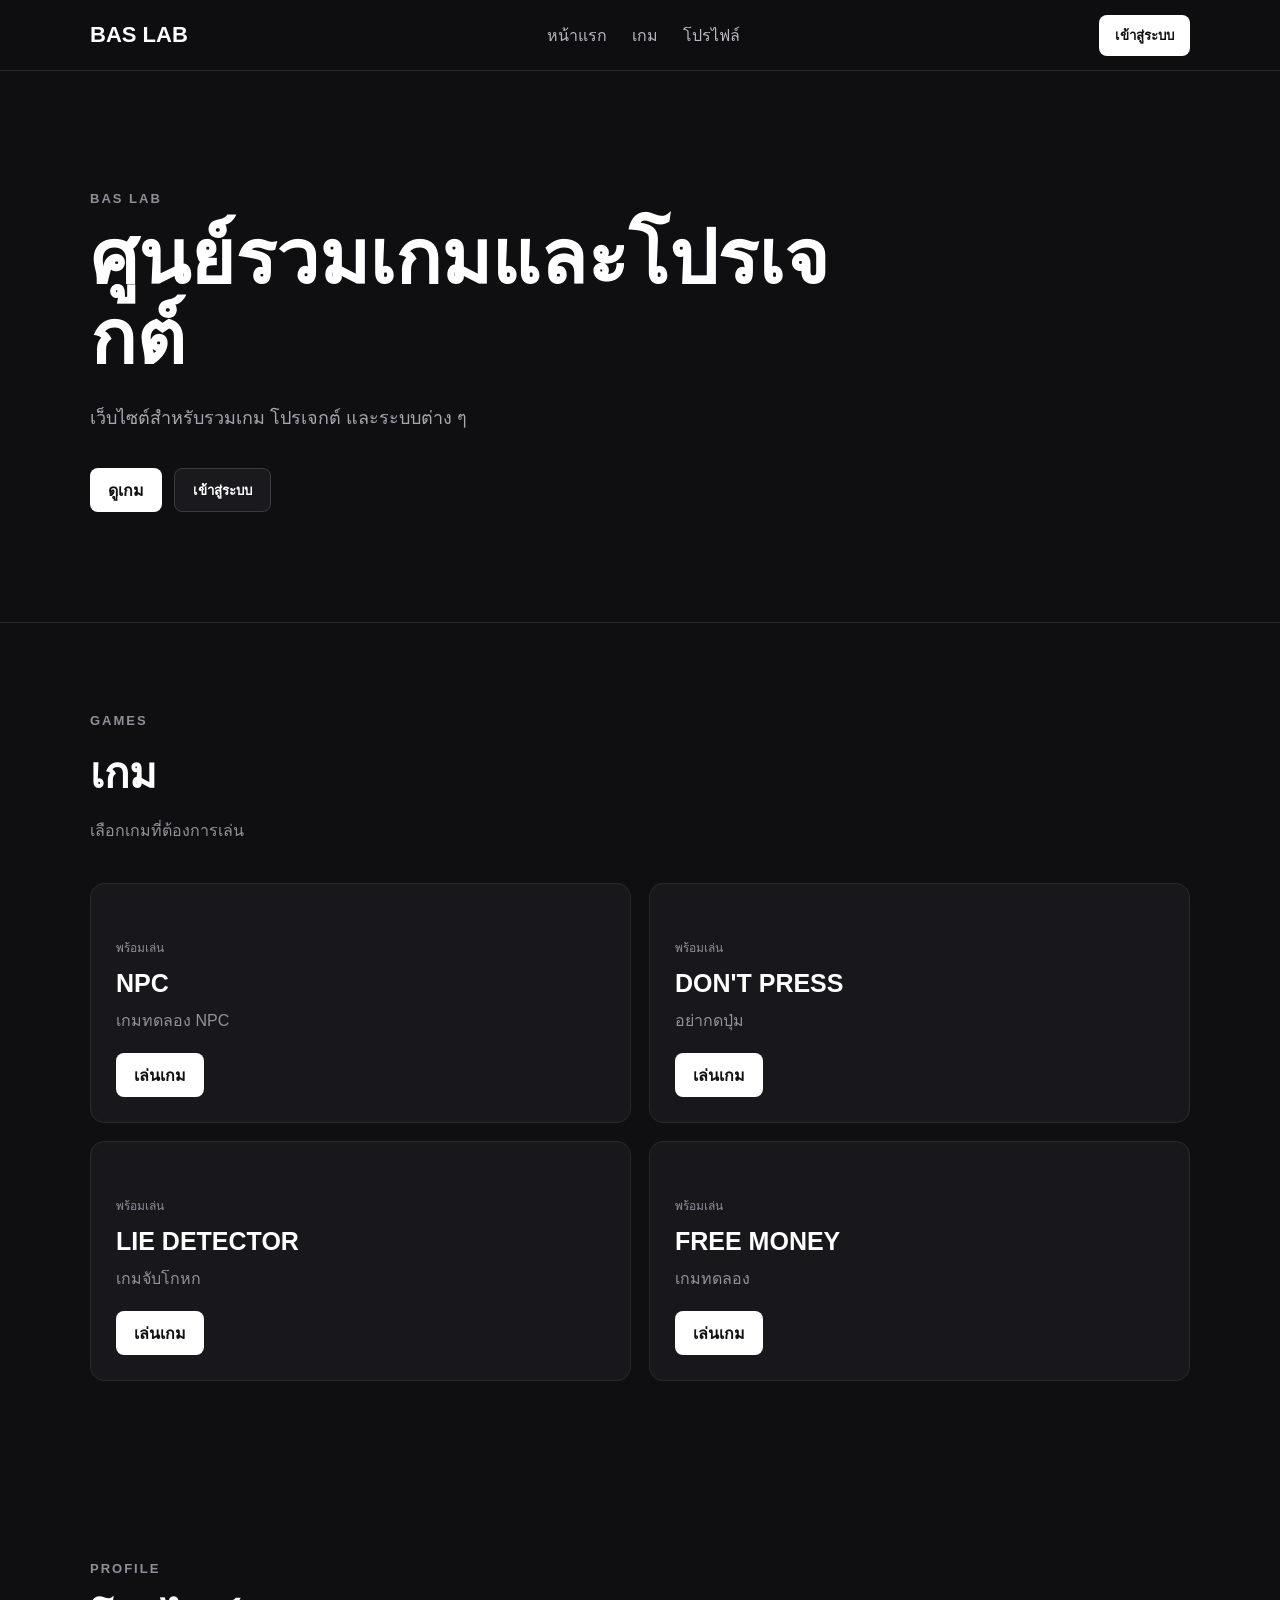
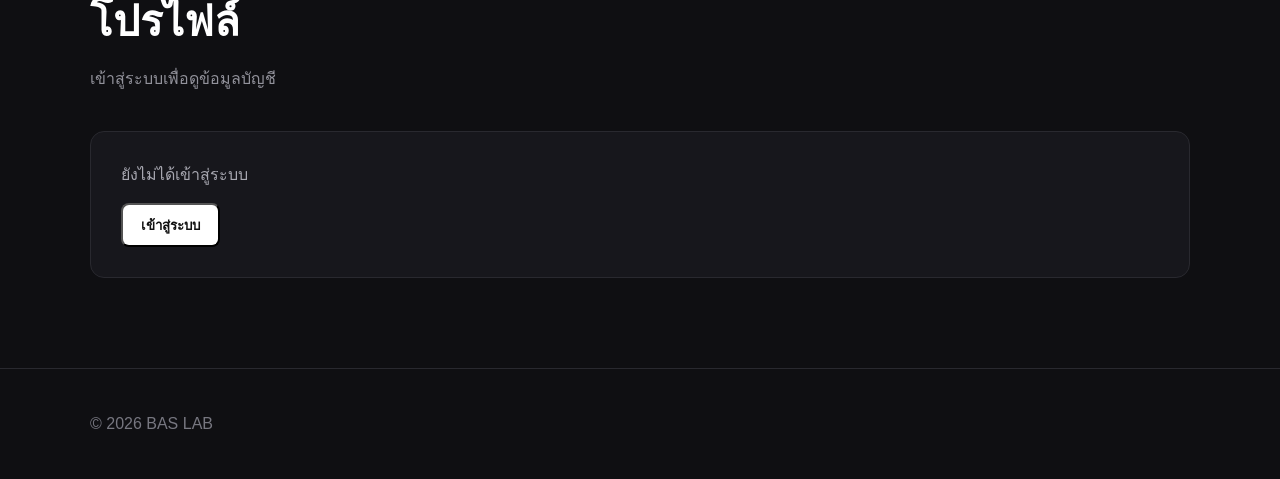
==== web/index.html @ a318776b "Initial project structure" ====
<!DOCTYPE html>
<html lang="th">
<head>
    <meta charset="UTF-8">
    <meta name="viewport" content="width=device-width, initial-scale=1.0">

    <title>BAS LAB</title>

    <link rel="stylesheet" href="css/style.css">
</head>

<body>

    <!-- Header -->
    <header class="site-header">
        <div class="container header-inner">

            <a href="#" class="logo">
                BAS LAB
            </a>

            <nav class="main-nav">
                <a href="#home">หน้าแรก</a>
                <a href="#games">เกม</a>
                <a href="#profile">โปรไฟล์</a>
            </nav>

            <div class="header-actions">
                <button id="loginBtn" type="button">
                    เข้าสู่ระบบ
                </button>
            </div>

        </div>
    </header>


    <!-- Main -->
    <main>

        <!-- Home -->
        <section id="home" class="hero">
            <div class="container">

                <p class="hero-label">
                    BAS LAB
                </p>

                <h1>
                    ศูนย์รวมเกมและโปรเจกต์
                </h1>

                <p class="hero-description">
                    เว็บไซต์สำหรับรวมเกม โปรเจกต์ และระบบต่าง ๆ
                </p>

                <div class="hero-actions">
                    <a href="#games" class="button primary">
                        ดูเกม
                    </a>

                    <button id="loginHeroBtn" class="button secondary" type="button">
                        เข้าสู่ระบบ
                    </button>
                </div>

            </div>
        </section>


        <!-- Games -->
        <section id="games" class="section">
            <div class="container">

                <div class="section-heading">
                    <p class="section-label">
                        GAMES
                    </p>

                    <h2>
                        เกม
                    </h2>

                    <p>
                        เลือกเกมที่ต้องการเล่น
                    </p>
                </div>


                <div class="game-grid">

                    <article class="game-card">
                        <div class="game-card-content">
                            <span class="game-status">
                                พร้อมเล่น
                            </span>

                            <h3>
                                NPC
                            </h3>

                            <p>
                                เกมทดลอง NPC
                            </p>

                            <a href="../games/npc/index.html" class="button primary">
                                เล่นเกม
                            </a>
                        </div>
                    </article>


                    <article class="game-card">
                        <div class="game-card-content">
                            <span class="game-status">
                                พร้อมเล่น
                            </span>

                            <h3>
                                DON'T PRESS
                            </h3>

                            <p>
                                อย่ากดปุ่ม
                            </p>

                            <a href="../games/dont-press/index.html" class="button primary">
                                เล่นเกม
                            </a>
                        </div>
                    </article>


                    <article class="game-card">
                        <div class="game-card-content">
                            <span class="game-status">
                                พร้อมเล่น
                            </span>

                            <h3>
                                LIE DETECTOR
                            </h3>

                            <p>
                                เกมจับโกหก
                            </p>

                            <a href="../games/lie-detector/index.html" class="button primary">
                                เล่นเกม
                            </a>
                        </div>
                    </article>


                    <article class="game-card">
                        <div class="game-card-content">
                            <span class="game-status">
                                พร้อมเล่น
                            </span>

                            <h3>
                                FREE MONEY
                            </h3>

                            <p>
                                เกมทดลอง
                            </p>

                            <a href="../games/free-money/index.html" class="button primary">
                                เล่นเกม
                            </a>
                        </div>
                    </article>

                </div>

            </div>
        </section>


        <!-- Profile -->
        <section id="profile" class="section profile-section">
            <div class="container">

                <div class="section-heading">
                    <p class="section-label">
                        PROFILE
                    </p>

                    <h2>
                        โปรไฟล์
                    </h2>

                    <p>
                        เข้าสู่ระบบเพื่อดูข้อมูลบัญชี
                    </p>
                </div>

                <div class="profile-box">
                    <p id="profileStatus">
                        ยังไม่ได้เข้าสู่ระบบ
                    </p>

                    <button id="profileLoginBtn" class="button primary" type="button">
                        เข้าสู่ระบบ
                    </button>
                </div>

            </div>
        </section>

    </main>


    <!-- Footer -->
    <footer class="site-footer">
        <div class="container">
            <p>
                © 2026 BAS LAB
            </p>
        </div>
    </footer>


    <script src="js/app.js"></script>

</body>
</html>
---- web/css/style.css ----
* {
    box-sizing: border-box;
}

html {
    scroll-behavior: smooth;
}

body {
    margin: 0;
    font-family: Arial, sans-serif;
    background: #0f0f12;
    color: #ffffff;
}

a {
    color: inherit;
    text-decoration: none;
}

button,
a {
    -webkit-tap-highlight-color: transparent;
}

.container {
    width: min(1100px, calc(100% - 40px));
    margin: 0 auto;
}


/* Header */

.site-header {
    position: sticky;
    top: 0;
    z-index: 100;

    background: rgba(15, 15, 18, 0.95);
    border-bottom: 1px solid #29292f;
}

.header-inner {
    min-height: 70px;

    display: flex;
    align-items: center;
    justify-content: space-between;

    gap: 30px;
}

.logo {
    font-size: 22px;
    font-weight: 800;
}

.main-nav {
    display: flex;
    align-items: center;
    gap: 25px;
}

.main-nav a {
    color: #b8b8c0;
}

.main-nav a:hover {
    color: #ffffff;
}

.header-actions button {
    border: 0;
    border-radius: 8px;

    padding: 10px 16px;

    background: #ffffff;
    color: #111111;

    font-weight: 700;
    cursor: pointer;
}


/* Hero */

.hero {
    padding: 120px 0 110px;

    border-bottom: 1px solid #29292f;
}

.hero-label,
.section-label {
    margin: 0 0 12px;

    font-size: 13px;
    font-weight: 800;
    letter-spacing: 2px;

    color: #8f8f99;
}

.hero h1 {
    max-width: 750px;

    margin: 0;

    font-size: clamp(42px, 7vw, 76px);
    line-height: 1.05;
}

.hero-description {
    max-width: 600px;

    margin: 25px 0 0;

    color: #a7a7b0;
    font-size: 18px;
    line-height: 1.7;
}

.hero-actions {
    display: flex;
    flex-wrap: wrap;
    gap: 12px;

    margin-top: 35px;
}


/* Buttons */

.button {
    display: inline-flex;
    align-items: center;
    justify-content: center;

    min-height: 44px;

    padding: 0 18px;

    border-radius: 8px;

    font-weight: 700;

    cursor: pointer;
}

.button.primary {
    background: #ffffff;
    color: #111111;
}

.button.secondary {
    border: 1px solid #3a3a43;

    background: #19191e;
    color: #ffffff;
}


/* Sections */

.section {
    padding: 90px 0;
}

.section-heading {
    margin-bottom: 40px;
}

.section-heading h2 {
    margin: 0;

    font-size: 42px;
}

.section-heading > p:last-child {
    margin-top: 12px;
    color: #92929b;
}


/* Games */

.game-grid {
    display: grid;

    grid-template-columns: repeat(2, minmax(0, 1fr));

    gap: 18px;
}

.game-card {
    min-height: 240px;

    display: flex;
    align-items: flex-end;

    border: 1px solid #29292f;
    border-radius: 14px;

    background: #17171c;
}

.game-card-content {
    width: 100%;
    padding: 25px;
}

.game-status {
    display: inline-block;

    margin-bottom: 12px;

    font-size: 12px;
    color: #8f8f99;
}

.game-card h3 {
    margin: 0;

    font-size: 25px;
}

.game-card p {
    margin: 10px 0 20px;

    color: #92929b;
}


/* Profile */

.profile-box {
    padding: 30px;

    border: 1px solid #29292f;
    border-radius: 14px;

    background: #17171c;
}

.profile-box p {
    margin-top: 0;

    color: #a7a7b0;
}


/* Footer */

.site-footer {
    padding: 30px 0;

    border-top: 1px solid #29292f;

    color: #777780;
}


/* Mobile */

@media (max-width: 700px) {

    .main-nav {
        display: none;
    }

    .hero {
        padding: 80px 0;
    }

    .game-grid {
        grid-template-columns: 1fr;
    }

}
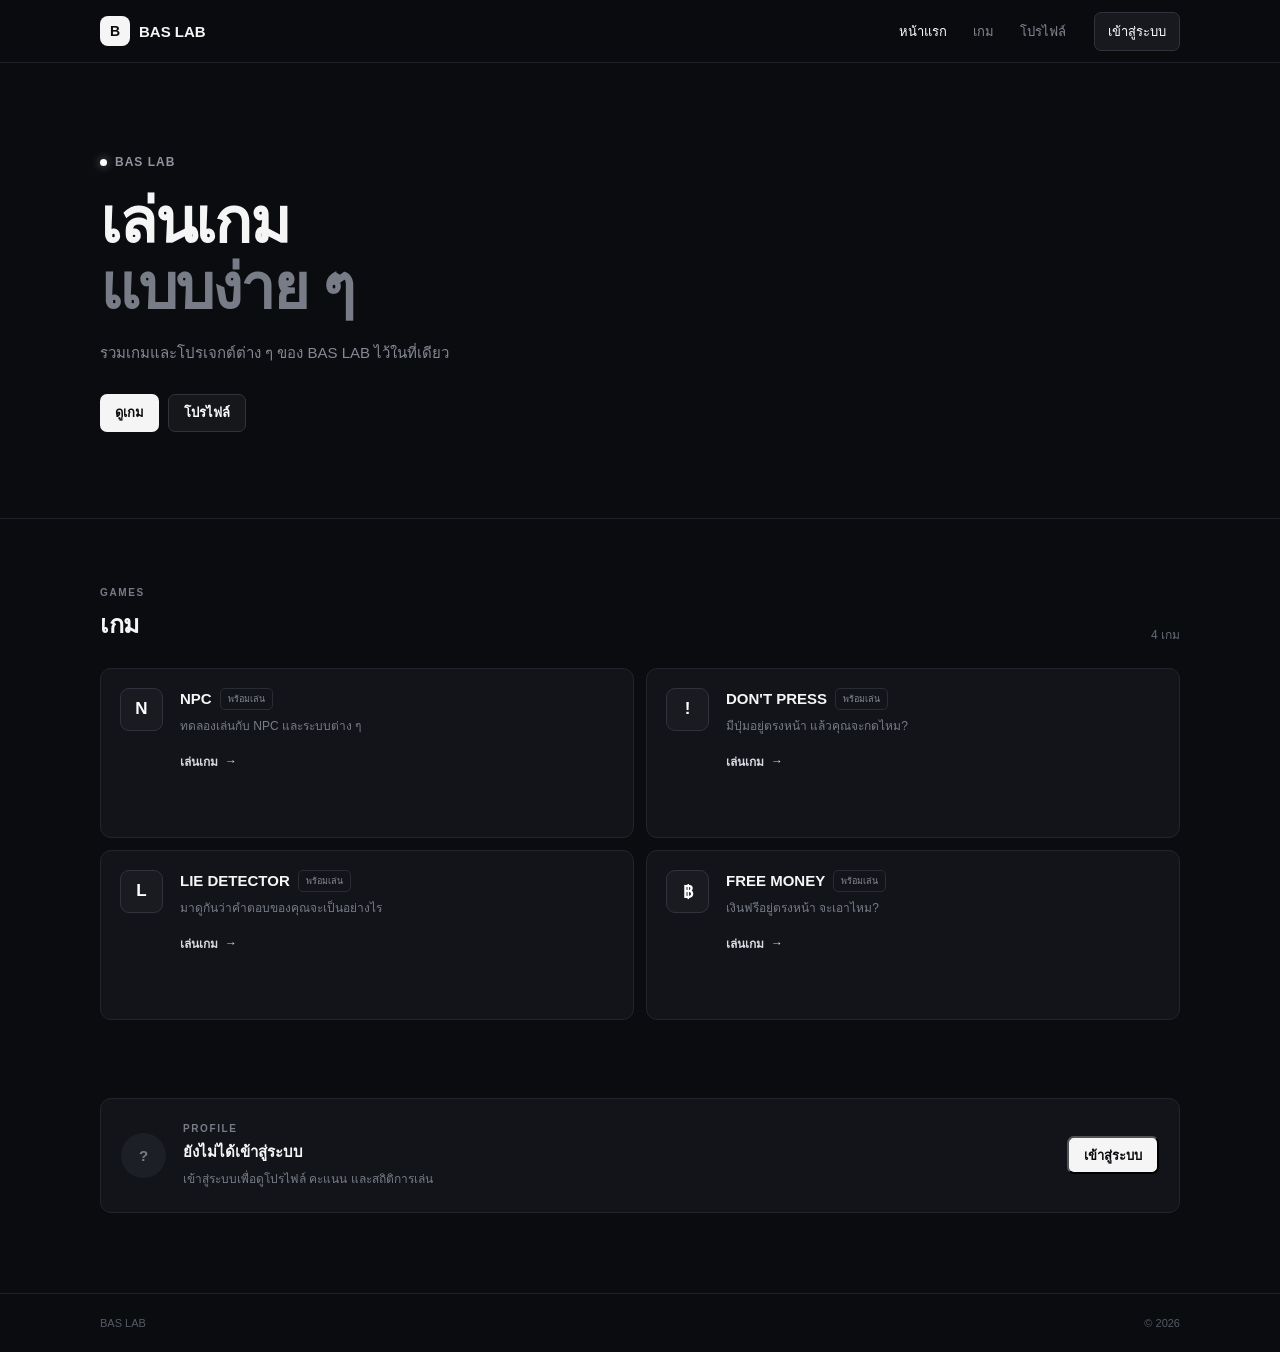
==== commit fa177701: "Create new BAS LAB UI" ====
--- a/web/index.html
+++ b/web/index.html
@@ -11,213 +11,202 @@
 
 <body>
 
-    <!-- Header -->
-    <header class="site-header">
+    <header class="header">
         <div class="container header-inner">
 
-            <a href="#" class="logo">
-                BAS LAB
+            <a href="#home" class="brand">
+                <span class="brand-mark">B</span>
+                <span>BAS LAB</span>
             </a>
 
-            <nav class="main-nav">
-                <a href="#home">หน้าแรก</a>
+            <nav class="nav">
+                <a href="#home" class="active">หน้าแรก</a>
                 <a href="#games">เกม</a>
                 <a href="#profile">โปรไฟล์</a>
             </nav>
 
-            <div class="header-actions">
-                <button id="loginBtn" type="button">
-                    เข้าสู่ระบบ
-                </button>
-            </div>
+            <button class="login-btn" id="loginBtn">
+                เข้าสู่ระบบ
+            </button>
 
         </div>
     </header>
 
 
-    <!-- Main -->
     <main>
 
-        <!-- Home -->
-        <section id="home" class="hero">
+        <!-- HERO -->
+        <section class="hero" id="home">
             <div class="container">
 
-                <p class="hero-label">
-                    BAS LAB
-                </p>
-
-                <h1>
-                    ศูนย์รวมเกมและโปรเจกต์
-                </h1>
-
-                <p class="hero-description">
-                    เว็บไซต์สำหรับรวมเกม โปรเจกต์ และระบบต่าง ๆ
-                </p>
-
-                <div class="hero-actions">
-                    <a href="#games" class="button primary">
-                        ดูเกม
-                    </a>
-
-                    <button id="loginHeroBtn" class="button secondary" type="button">
+                <div class="hero-content">
+
+                    <div class="eyebrow">
+                        <span class="status-dot"></span>
+                        BAS LAB
+                    </div>
+
+                    <h1>
+                        เล่นเกม<br>
+                        <span>แบบง่าย ๆ</span>
+                    </h1>
+
+                    <p>
+                        รวมเกมและโปรเจกต์ต่าง ๆ ของ BAS LAB
+                        ไว้ในที่เดียว
+                    </p>
+
+                    <div class="hero-actions">
+                        <a href="#games" class="btn btn-primary">
+                            ดูเกม
+                        </a>
+
+                        <a href="#profile" class="btn btn-secondary">
+                            โปรไฟล์
+                        </a>
+                    </div>
+
+                </div>
+
+            </div>
+        </section>
+
+
+        <!-- GAMES -->
+        <section class="section" id="games">
+            <div class="container">
+
+                <div class="section-top">
+
+                    <div>
+                        <div class="section-label">GAMES</div>
+                        <h2>เกม</h2>
+                    </div>
+
+                    <span class="game-count">4 เกม</span>
+
+                </div>
+
+
+                <div class="game-grid">
+
+                    <article class="game-card">
+                        <div class="game-icon">N</div>
+
+                        <div class="game-info">
+                            <div class="game-title-row">
+                                <h3>NPC</h3>
+                                <span class="badge">พร้อมเล่น</span>
+                            </div>
+
+                            <p>ทดลองเล่นกับ NPC และระบบต่าง ๆ</p>
+
+                            <button class="play-btn" data-game="npc">
+                                เล่นเกม
+                                <span>→</span>
+                            </button>
+                        </div>
+                    </article>
+
+
+                    <article class="game-card">
+                        <div class="game-icon">!</div>
+
+                        <div class="game-info">
+                            <div class="game-title-row">
+                                <h3>DON'T PRESS</h3>
+                                <span class="badge">พร้อมเล่น</span>
+                            </div>
+
+                            <p>มีปุ่มอยู่ตรงหน้า แล้วคุณจะกดไหม?</p>
+
+                            <button class="play-btn" data-game="dont-press">
+                                เล่นเกม
+                                <span>→</span>
+                            </button>
+                        </div>
+                    </article>
+
+
+                    <article class="game-card">
+                        <div class="game-icon">L</div>
+
+                        <div class="game-info">
+                            <div class="game-title-row">
+                                <h3>LIE DETECTOR</h3>
+                                <span class="badge">พร้อมเล่น</span>
+                            </div>
+
+                            <p>มาดูกันว่าคำตอบของคุณจะเป็นอย่างไร</p>
+
+                            <button class="play-btn" data-game="lie-detector">
+                                เล่นเกม
+                                <span>→</span>
+                            </button>
+                        </div>
+                    </article>
+
+
+                    <article class="game-card">
+                        <div class="game-icon">฿</div>
+
+                        <div class="game-info">
+                            <div class="game-title-row">
+                                <h3>FREE MONEY</h3>
+                                <span class="badge">พร้อมเล่น</span>
+                            </div>
+
+                            <p>เงินฟรีอยู่ตรงหน้า จะเอาไหม?</p>
+
+                            <button class="play-btn" data-game="free-money">
+                                เล่นเกม
+                                <span>→</span>
+                            </button>
+                        </div>
+                    </article>
+
+                </div>
+
+            </div>
+        </section>
+
+
+        <!-- PROFILE -->
+        <section class="section profile-section" id="profile">
+            <div class="container">
+
+                <div class="profile-card">
+
+                    <div class="profile-avatar">
+                        ?
+                    </div>
+
+                    <div class="profile-content">
+                        <div class="section-label">PROFILE</div>
+
+                        <h2>ยังไม่ได้เข้าสู่ระบบ</h2>
+
+                        <p>
+                            เข้าสู่ระบบเพื่อดูโปรไฟล์ คะแนน และสถิติการเล่น
+                        </p>
+                    </div>
+
+                    <button class="btn btn-primary" id="profileLoginBtn">
                         เข้าสู่ระบบ
                     </button>
+
                 </div>
 
             </div>
         </section>
 
-
-        <!-- Games -->
-        <section id="games" class="section">
-            <div class="container">
-
-                <div class="section-heading">
-                    <p class="section-label">
-                        GAMES
-                    </p>
-
-                    <h2>
-                        เกม
-                    </h2>
-
-                    <p>
-                        เลือกเกมที่ต้องการเล่น
-                    </p>
-                </div>
-
-
-                <div class="game-grid">
-
-                    <article class="game-card">
-                        <div class="game-card-content">
-                            <span class="game-status">
-                                พร้อมเล่น
-                            </span>
-
-                            <h3>
-                                NPC
-                            </h3>
-
-                            <p>
-                                เกมทดลอง NPC
-                            </p>
-
-                            <a href="../games/npc/index.html" class="button primary">
-                                เล่นเกม
-                            </a>
-                        </div>
-                    </article>
-
-
-                    <article class="game-card">
-                        <div class="game-card-content">
-                            <span class="game-status">
-                                พร้อมเล่น
-                            </span>
-
-                            <h3>
-                                DON'T PRESS
-                            </h3>
-
-                            <p>
-                                อย่ากดปุ่ม
-                            </p>
-
-                            <a href="../games/dont-press/index.html" class="button primary">
-                                เล่นเกม
-                            </a>
-                        </div>
-                    </article>
-
-
-                    <article class="game-card">
-                        <div class="game-card-content">
-                            <span class="game-status">
-                                พร้อมเล่น
-                            </span>
-
-                            <h3>
-                                LIE DETECTOR
-                            </h3>
-
-                            <p>
-                                เกมจับโกหก
-                            </p>
-
-                            <a href="../games/lie-detector/index.html" class="button primary">
-                                เล่นเกม
-                            </a>
-                        </div>
-                    </article>
-
-
-                    <article class="game-card">
-                        <div class="game-card-content">
-                            <span class="game-status">
-                                พร้อมเล่น
-                            </span>
-
-                            <h3>
-                                FREE MONEY
-                            </h3>
-
-                            <p>
-                                เกมทดลอง
-                            </p>
-
-                            <a href="../games/free-money/index.html" class="button primary">
-                                เล่นเกม
-                            </a>
-                        </div>
-                    </article>
-
-                </div>
-
-            </div>
-        </section>
-
-
-        <!-- Profile -->
-        <section id="profile" class="section profile-section">
-            <div class="container">
-
-                <div class="section-heading">
-                    <p class="section-label">
-                        PROFILE
-                    </p>
-
-                    <h2>
-                        โปรไฟล์
-                    </h2>
-
-                    <p>
-                        เข้าสู่ระบบเพื่อดูข้อมูลบัญชี
-                    </p>
-                </div>
-
-                <div class="profile-box">
-                    <p id="profileStatus">
-                        ยังไม่ได้เข้าสู่ระบบ
-                    </p>
-
-                    <button id="profileLoginBtn" class="button primary" type="button">
-                        เข้าสู่ระบบ
-                    </button>
-                </div>
-
-            </div>
-        </section>
-
     </main>
 
 
-    <!-- Footer -->
-    <footer class="site-footer">
-        <div class="container">
-            <p>
-                © 2026 BAS LAB
-            </p>
+    <footer class="footer">
+        <div class="container footer-inner">
+            <span>BAS LAB</span>
+            <span>© 2026</span>
         </div>
     </footer>
 
--- a/web/css/style.css
+++ b/web/css/style.css
@@ -8,9 +8,16 @@
 
 body {
     margin: 0;
-    font-family: Arial, sans-serif;
-    background: #0f0f12;
-    color: #ffffff;
+    background: #0b0c0f;
+    color: #f5f5f5;
+
+    font-family:
+        Inter,
+        "Segoe UI",
+        Arial,
+        sans-serif;
+
+    font-size: 15px;
 }
 
 a {
@@ -18,263 +25,502 @@
     text-decoration: none;
 }
 
-button,
-a {
-    -webkit-tap-highlight-color: transparent;
+button {
+    font: inherit;
 }
 
 .container {
-    width: min(1100px, calc(100% - 40px));
+    width: min(1080px, calc(100% - 32px));
     margin: 0 auto;
 }
 
 
-/* Header */
-
-.site-header {
+/* =========================
+   HEADER
+========================= */
+
+.header {
     position: sticky;
     top: 0;
     z-index: 100;
 
-    background: rgba(15, 15, 18, 0.95);
-    border-bottom: 1px solid #29292f;
+    background: rgba(11, 12, 15, 0.88);
+    border-bottom: 1px solid #202229;
+
+    backdrop-filter: blur(14px);
 }
 
 .header-inner {
-    min-height: 70px;
+    height: 62px;
 
     display: flex;
     align-items: center;
     justify-content: space-between;
-
-    gap: 30px;
-}
-
-.logo {
-    font-size: 22px;
+}
+
+.brand {
+    display: flex;
+    align-items: center;
+    gap: 9px;
+
+    font-size: 15px;
+    font-weight: 700;
+}
+
+.brand-mark {
+    width: 30px;
+    height: 30px;
+
+    display: grid;
+    place-items: center;
+
+    border-radius: 8px;
+
+    background: #f5f5f5;
+    color: #0b0c0f;
+
+    font-size: 14px;
     font-weight: 800;
 }
 
-.main-nav {
-    display: flex;
-    align-items: center;
-    gap: 25px;
-}
-
-.main-nav a {
-    color: #b8b8c0;
-}
-
-.main-nav a:hover {
+.nav {
+    display: flex;
+    align-items: center;
+    gap: 26px;
+
+    margin-left: auto;
+    margin-right: 28px;
+}
+
+.nav a {
+    color: #858994;
+    font-size: 13px;
+    transition: color 0.2s;
+}
+
+.nav a:hover,
+.nav a.active {
     color: #ffffff;
 }
 
-.header-actions button {
-    border: 0;
-    border-radius: 8px;
-
-    padding: 10px 16px;
-
+.login-btn {
+    border: 1px solid #30333b;
+    border-radius: 7px;
+
+    padding: 8px 13px;
+
+    background: #17191e;
+    color: #ffffff;
+
+    font-size: 13px;
+    cursor: pointer;
+
+    transition:
+        background 0.2s,
+        border-color 0.2s;
+}
+
+.login-btn:hover {
+    background: #20232a;
+    border-color: #454954;
+}
+
+
+/* =========================
+   HERO
+========================= */
+
+.hero {
+    padding: 92px 0 86px;
+
+    border-bottom: 1px solid #202229;
+}
+
+.hero-content {
+    max-width: 650px;
+}
+
+.eyebrow {
+    display: flex;
+    align-items: center;
+    gap: 8px;
+
+    margin-bottom: 20px;
+
+    color: #90949e;
+
+    font-size: 12px;
+    font-weight: 600;
+    letter-spacing: 1px;
+    text-transform: uppercase;
+}
+
+.status-dot {
+    width: 7px;
+    height: 7px;
+
+    border-radius: 50%;
     background: #ffffff;
-    color: #111111;
-
+
+    box-shadow: 0 0 10px rgba(255, 255, 255, 0.45);
+}
+
+.hero h1 {
+    margin: 0;
+
+    font-size: clamp(42px, 6vw, 62px);
+    line-height: 1.06;
+    letter-spacing: -2px;
+}
+
+.hero h1 span {
+    color: #777c87;
+}
+
+.hero p {
+    max-width: 480px;
+
+    margin: 20px 0 0;
+
+    color: #858994;
+
+    font-size: 15px;
+    line-height: 1.7;
+}
+
+.hero-actions {
+    display: flex;
+    gap: 9px;
+
+    margin-top: 28px;
+}
+
+
+/* =========================
+   BUTTONS
+========================= */
+
+.btn {
+    min-height: 38px;
+
+    display: inline-flex;
+    align-items: center;
+    justify-content: center;
+
+    padding: 0 15px;
+
+    border-radius: 7px;
+
+    font-size: 13px;
+    font-weight: 600;
+
+    cursor: pointer;
+}
+
+.btn-primary {
+    background: #f5f5f5;
+    color: #0b0c0f;
+}
+
+.btn-secondary {
+    border: 1px solid #30333b;
+    background: #15171b;
+    color: #ffffff;
+}
+
+
+/* =========================
+   SECTIONS
+========================= */
+
+.section {
+    padding: 68px 0;
+}
+
+.section-top {
+    display: flex;
+    align-items: flex-end;
+    justify-content: space-between;
+
+    margin-bottom: 24px;
+}
+
+.section-label {
+    margin-bottom: 6px;
+
+    color: #777c87;
+
+    font-size: 10px;
     font-weight: 700;
-    cursor: pointer;
-}
-
-
-/* Hero */
-
-.hero {
-    padding: 120px 0 110px;
-
-    border-bottom: 1px solid #29292f;
-}
-
-.hero-label,
-.section-label {
-    margin: 0 0 12px;
-
-    font-size: 13px;
-    font-weight: 800;
-    letter-spacing: 2px;
-
-    color: #8f8f99;
-}
-
-.hero h1 {
-    max-width: 750px;
-
+    letter-spacing: 1.6px;
+}
+
+.section-top h2 {
     margin: 0;
 
-    font-size: clamp(42px, 7vw, 76px);
-    line-height: 1.05;
-}
-
-.hero-description {
-    max-width: 600px;
-
-    margin: 25px 0 0;
-
-    color: #a7a7b0;
-    font-size: 18px;
-    line-height: 1.7;
-}
-
-.hero-actions {
-    display: flex;
-    flex-wrap: wrap;
-    gap: 12px;
-
-    margin-top: 35px;
-}
-
-
-/* Buttons */
-
-.button {
-    display: inline-flex;
-    align-items: center;
-    justify-content: center;
-
-    min-height: 44px;
-
-    padding: 0 18px;
-
-    border-radius: 8px;
-
-    font-weight: 700;
-
-    cursor: pointer;
-}
-
-.button.primary {
-    background: #ffffff;
-    color: #111111;
-}
-
-.button.secondary {
-    border: 1px solid #3a3a43;
-
-    background: #19191e;
-    color: #ffffff;
-}
-
-
-/* Sections */
-
-.section {
-    padding: 90px 0;
-}
-
-.section-heading {
-    margin-bottom: 40px;
-}
-
-.section-heading h2 {
-    margin: 0;
-
-    font-size: 42px;
-}
-
-.section-heading > p:last-child {
-    margin-top: 12px;
-    color: #92929b;
-}
-
-
-/* Games */
+    font-size: 25px;
+    letter-spacing: -0.5px;
+}
+
+.game-count {
+    color: #666b76;
+    font-size: 12px;
+}
+
+
+/* =========================
+   GAME GRID
+========================= */
 
 .game-grid {
     display: grid;
 
     grid-template-columns: repeat(2, minmax(0, 1fr));
 
-    gap: 18px;
+    gap: 12px;
 }
 
 .game-card {
-    min-height: 240px;
-
-    display: flex;
-    align-items: flex-end;
-
-    border: 1px solid #29292f;
-    border-radius: 14px;
-
-    background: #17171c;
-}
-
-.game-card-content {
-    width: 100%;
-    padding: 25px;
-}
-
-.game-status {
-    display: inline-block;
-
-    margin-bottom: 12px;
+    min-height: 170px;
+
+    display: flex;
+    gap: 17px;
+
+    padding: 19px;
+
+    border: 1px solid #22252c;
+    border-radius: 11px;
+
+    background: #121419;
+
+    transition:
+        transform 0.2s,
+        border-color 0.2s,
+        background 0.2s;
+}
+
+.game-card:hover {
+    transform: translateY(-2px);
+
+    border-color: #353943;
+    background: #15171c;
+}
+
+.game-icon {
+    width: 43px;
+    height: 43px;
+
+    flex: 0 0 43px;
+
+    display: grid;
+    place-items: center;
+
+    border: 1px solid #30333b;
+    border-radius: 9px;
+
+    background: #191b21;
+
+    color: #ffffff;
+
+    font-size: 17px;
+    font-weight: 700;
+}
+
+.game-info {
+    min-width: 0;
+    flex: 1;
+}
+
+.game-title-row {
+    display: flex;
+    align-items: center;
+    gap: 8px;
+
+    margin-bottom: 7px;
+}
+
+.game-title-row h3 {
+    margin: 0;
+
+    font-size: 15px;
+    font-weight: 700;
+}
+
+.badge {
+    padding: 3px 7px;
+
+    border: 1px solid #292c33;
+    border-radius: 5px;
+
+    color: #858994;
+
+    font-size: 9px;
+}
+
+.game-info p {
+    margin: 0;
+
+    color: #777c87;
 
     font-size: 12px;
-    color: #8f8f99;
-}
-
-.game-card h3 {
+    line-height: 1.55;
+}
+
+.play-btn {
+    display: flex;
+    align-items: center;
+    gap: 7px;
+
+    margin-top: 16px;
+
+    padding: 0;
+
+    border: 0;
+    background: transparent;
+
+    color: #d8dae0;
+
+    font-size: 12px;
+    font-weight: 600;
+
+    cursor: pointer;
+}
+
+.play-btn span {
+    transition: transform 0.2s;
+}
+
+.play-btn:hover span {
+    transform: translateX(3px);
+}
+
+
+/* =========================
+   PROFILE
+========================= */
+
+.profile-section {
+    padding-top: 10px;
+    padding-bottom: 80px;
+}
+
+.profile-card {
+    min-height: 115px;
+
+    display: flex;
+    align-items: center;
+    gap: 17px;
+
+    padding: 20px;
+
+    border: 1px solid #22252c;
+    border-radius: 11px;
+
+    background: #121419;
+}
+
+.profile-avatar {
+    width: 45px;
+    height: 45px;
+
+    flex: 0 0 45px;
+
+    display: grid;
+    place-items: center;
+
+    border-radius: 50%;
+
+    background: #1c1f25;
+    color: #777c87;
+
+    font-weight: 700;
+}
+
+.profile-content {
+    flex: 1;
+}
+
+.profile-content h2 {
+    margin: 0 0 5px;
+
+    font-size: 15px;
+}
+
+.profile-content p {
     margin: 0;
 
-    font-size: 25px;
-}
-
-.game-card p {
-    margin: 10px 0 20px;
-
-    color: #92929b;
-}
-
-
-/* Profile */
-
-.profile-box {
-    padding: 30px;
-
-    border: 1px solid #29292f;
-    border-radius: 14px;
-
-    background: #17171c;
-}
-
-.profile-box p {
-    margin-top: 0;
-
-    color: #a7a7b0;
-}
-
-
-/* Footer */
-
-.site-footer {
-    padding: 30px 0;
-
-    border-top: 1px solid #29292f;
-
-    color: #777780;
-}
-
-
-/* Mobile */
+    color: #777c87;
+
+    font-size: 12px;
+}
+
+
+/* =========================
+   FOOTER
+========================= */
+
+.footer {
+    border-top: 1px solid #202229;
+}
+
+.footer-inner {
+    height: 58px;
+
+    display: flex;
+    align-items: center;
+    justify-content: space-between;
+
+    color: #555a65;
+
+    font-size: 11px;
+}
+
+
+/* =========================
+   MOBILE
+========================= */
 
 @media (max-width: 700px) {
 
-    .main-nav {
+    .container {
+        width: min(100% - 24px, 1080px);
+    }
+
+    .nav {
         display: none;
     }
 
+    .header-inner {
+        height: 58px;
+    }
+
     .hero {
-        padding: 80px 0;
+        padding: 70px 0 65px;
+    }
+
+    .hero h1 {
+        font-size: 43px;
+        letter-spacing: -1.5px;
+    }
+
+    .section {
+        padding: 55px 0;
     }
 
     .game-grid {
         grid-template-columns: 1fr;
     }
 
+    .profile-card {
+        align-items: flex-start;
+        flex-wrap: wrap;
+    }
+
+    .profile-content {
+        min-width: calc(100% - 65px);
+    }
+
+    .profile-card .btn {
+        width: 100%;
+    }
 }
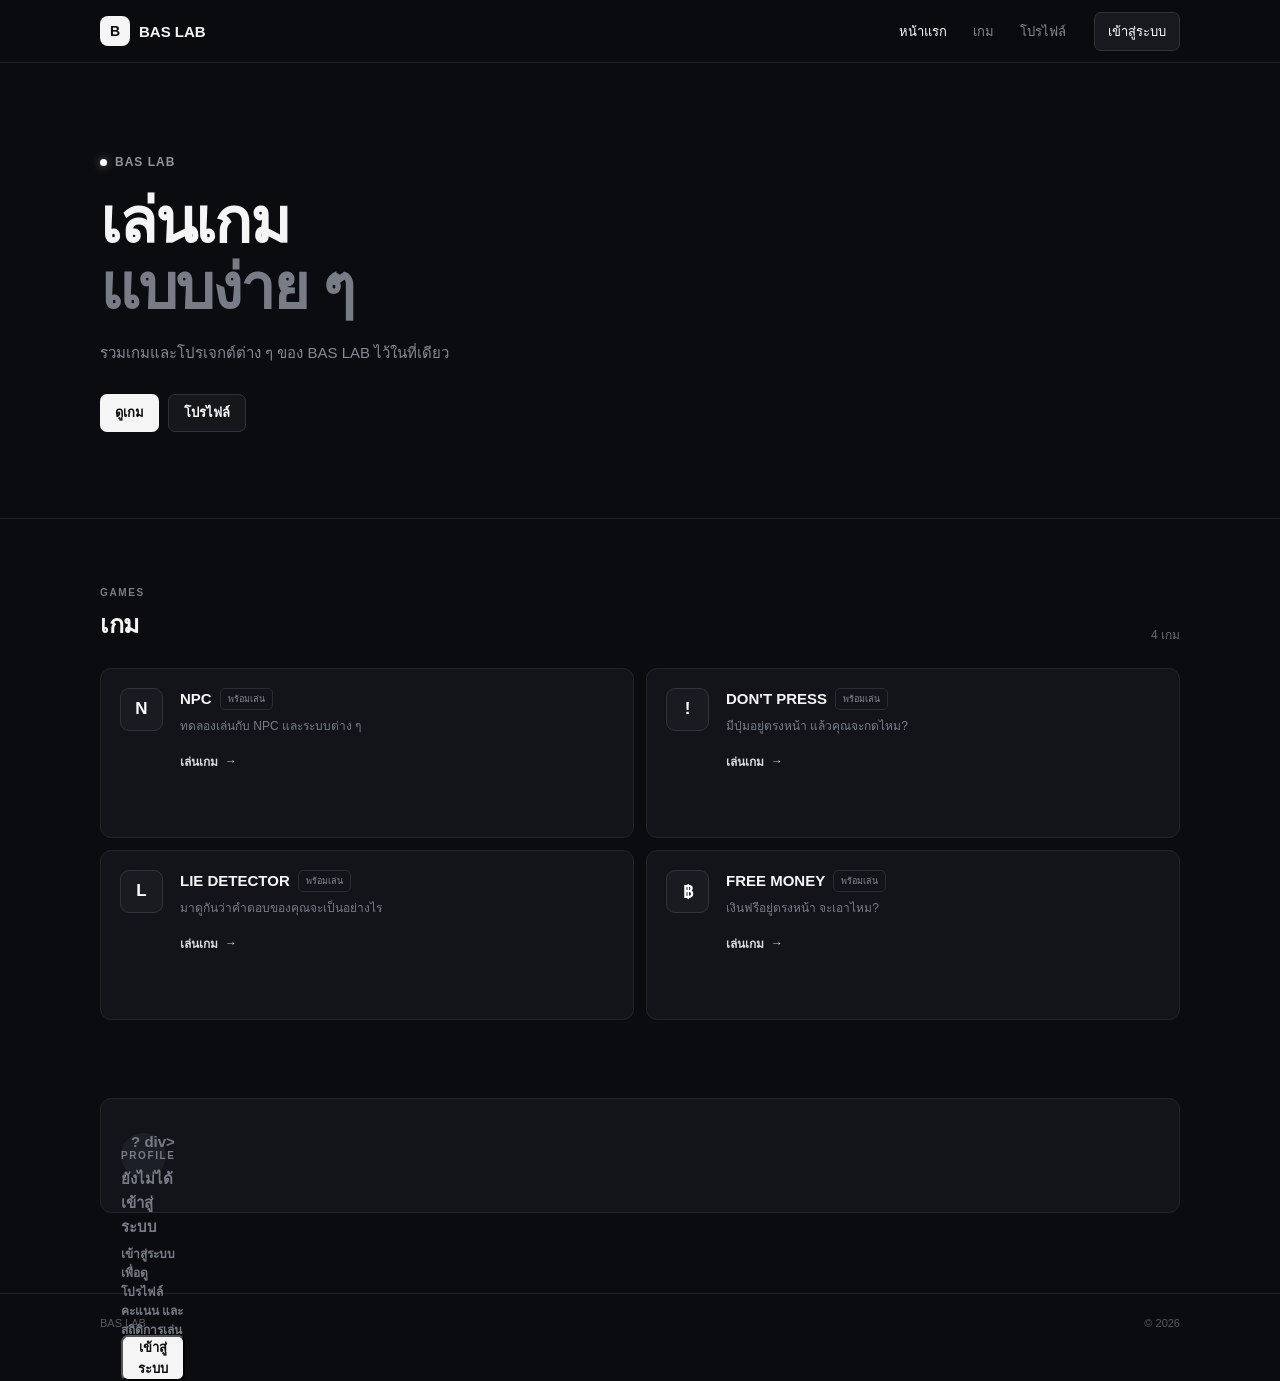
==== commit 5087003f: "Add profile session and logout" ====
--- a/web/index.html
+++ b/web/index.html
@@ -177,17 +177,17 @@
 
                 <div class="profile-card">
 
-                    <div class="profile-avatar">
-                        ?
-                    </div>
+                    <div class="profile-avatar" id="profileAvatar">
+                         ?
+                    div>
 
                     <div class="profile-content">
                         <div class="section-label">PROFILE</div>
 
-                        <h2>ยังไม่ได้เข้าสู่ระบบ</h2>
-
-                        <p>
-                            เข้าสู่ระบบเพื่อดูโปรไฟล์ คะแนน และสถิติการเล่น
+                        <h2 id="profileUsername">ยังไม่ได้เข้าสู่ระบบ</h2>
+
+                        <p id="profileDescription">
+                        เข้าสู่ระบบเพื่อดูโปรไฟล์ คะแนน และสถิติการเล่น
                         </p>
                     </div>
 
--- a/web/css/style.css
+++ b/web/css/style.css
@@ -523,4 +523,140 @@
     .profile-card .btn {
         width: 100%;
     }
+}
+
+/* =========================
+   AUTH
+========================= */
+
+.auth-page {
+    min-height: calc(100vh - 120px);
+
+    display: flex;
+    align-items: center;
+    justify-content: center;
+
+    padding: 60px 16px;
+}
+
+.auth-card {
+    width: min(100%, 390px);
+
+    padding: 28px;
+
+    border: 1px solid #22252c;
+    border-radius: 12px;
+
+    background: #121419;
+}
+
+.auth-icon {
+    width: 42px;
+    height: 42px;
+
+    display: grid;
+    place-items: center;
+
+    margin-bottom: 22px;
+
+    border-radius: 9px;
+
+    background: #f5f5f5;
+    color: #0b0c0f;
+
+    font-weight: 800;
+}
+
+.auth-card h1 {
+    margin: 0;
+
+    font-size: 26px;
+    letter-spacing: -0.5px;
+}
+
+.auth-description {
+    margin: 9px 0 25px;
+
+    color: #777c87;
+
+    font-size: 12px;
+    line-height: 1.6;
+}
+
+.form-group {
+    margin-bottom: 16px;
+}
+
+.form-group label {
+    display: block;
+
+    margin-bottom: 7px;
+
+    color: #b7bac2;
+
+    font-size: 12px;
+    font-weight: 600;
+}
+
+.form-group input {
+    width: 100%;
+    height: 40px;
+
+    padding: 0 12px;
+
+    border: 1px solid #2b2e36;
+    border-radius: 7px;
+
+    outline: none;
+
+    background: #0d0f13;
+    color: #ffffff;
+
+    font-size: 13px;
+
+    transition:
+        border-color 0.2s,
+        background 0.2s;
+}
+
+.form-group input::placeholder {
+    color: #555a65;
+}
+
+.form-group input:focus {
+    border-color: #555a65;
+    background: #101218;
+}
+
+.auth-submit {
+    width: 100%;
+    height: 40px;
+
+    margin-top: 5px;
+
+    border: 0;
+    border-radius: 7px;
+
+    background: #f5f5f5;
+    color: #0b0c0f;
+
+    font-size: 13px;
+    font-weight: 700;
+
+    cursor: pointer;
+}
+
+.auth-submit:hover {
+    background: #dddddd;
+}
+
+.login-message {
+    min-height: 18px;
+
+    margin-top: 14px;
+
+    color: #858994;
+
+    font-size: 12px;
+    text-align: center;
 }
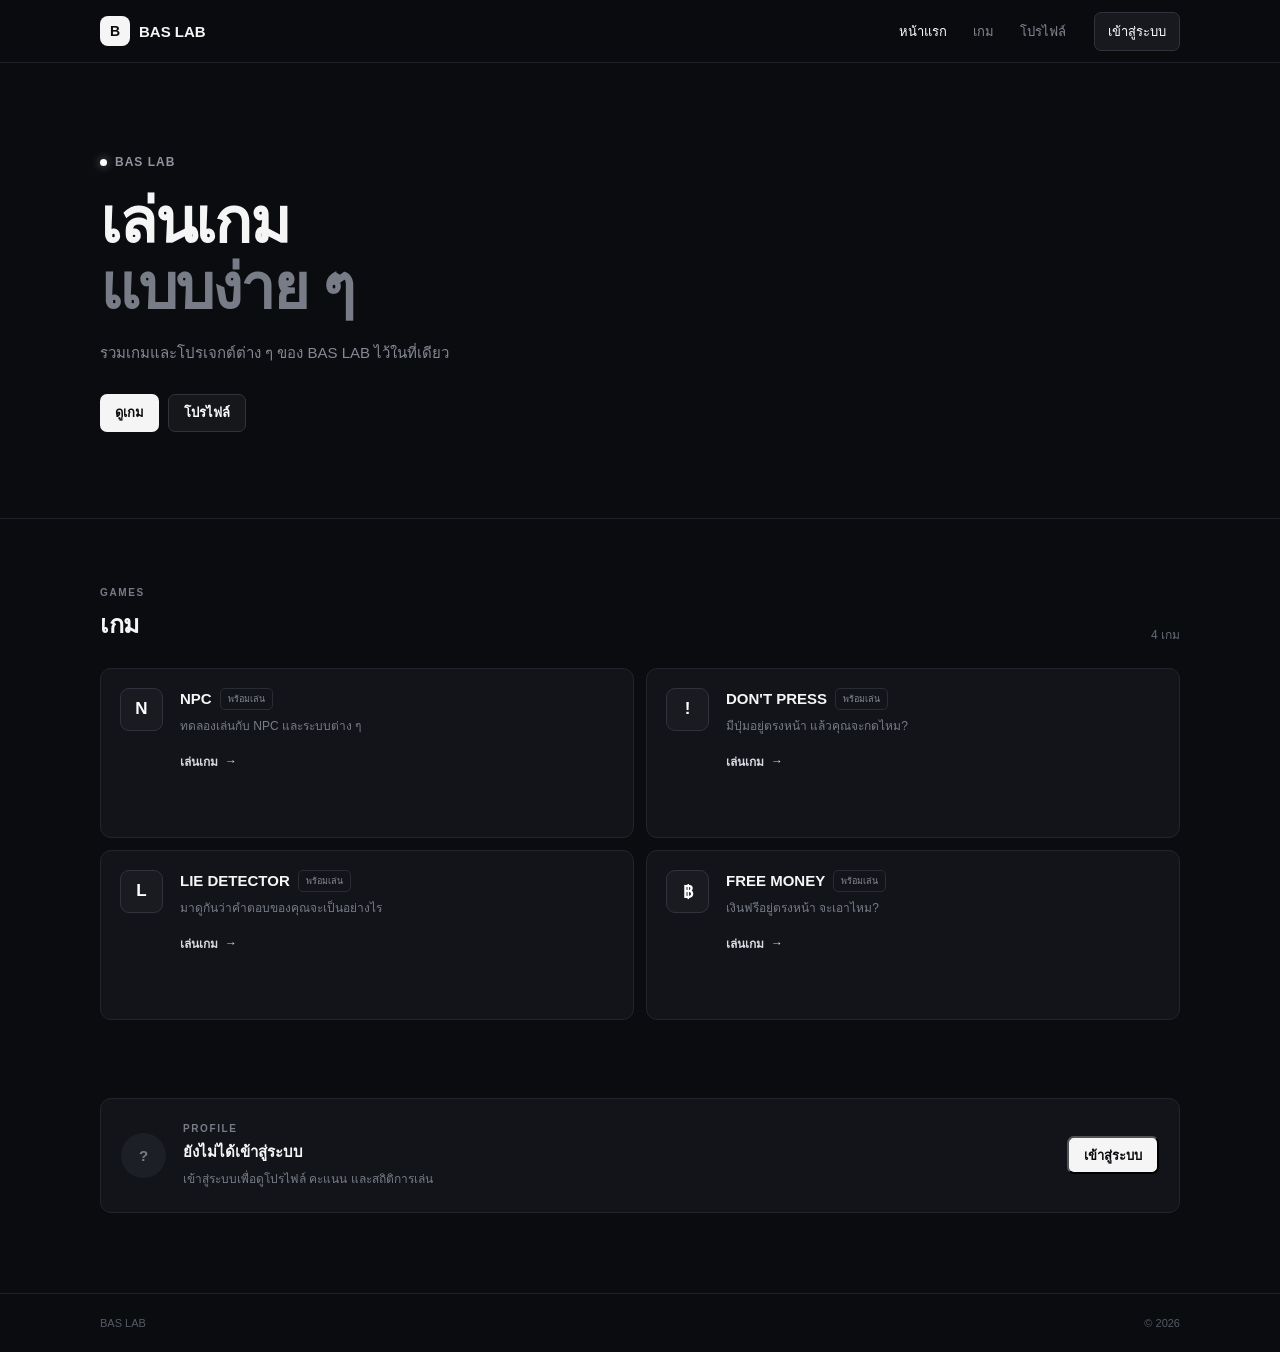
==== commit 92f10bf4: "Add profile session and logout" ====
--- a/web/index.html
+++ b/web/index.html
@@ -179,7 +179,7 @@
 
                     <div class="profile-avatar" id="profileAvatar">
                          ?
-                    div>
+                    </div>
 
                     <div class="profile-content">
                         <div class="section-label">PROFILE</div>
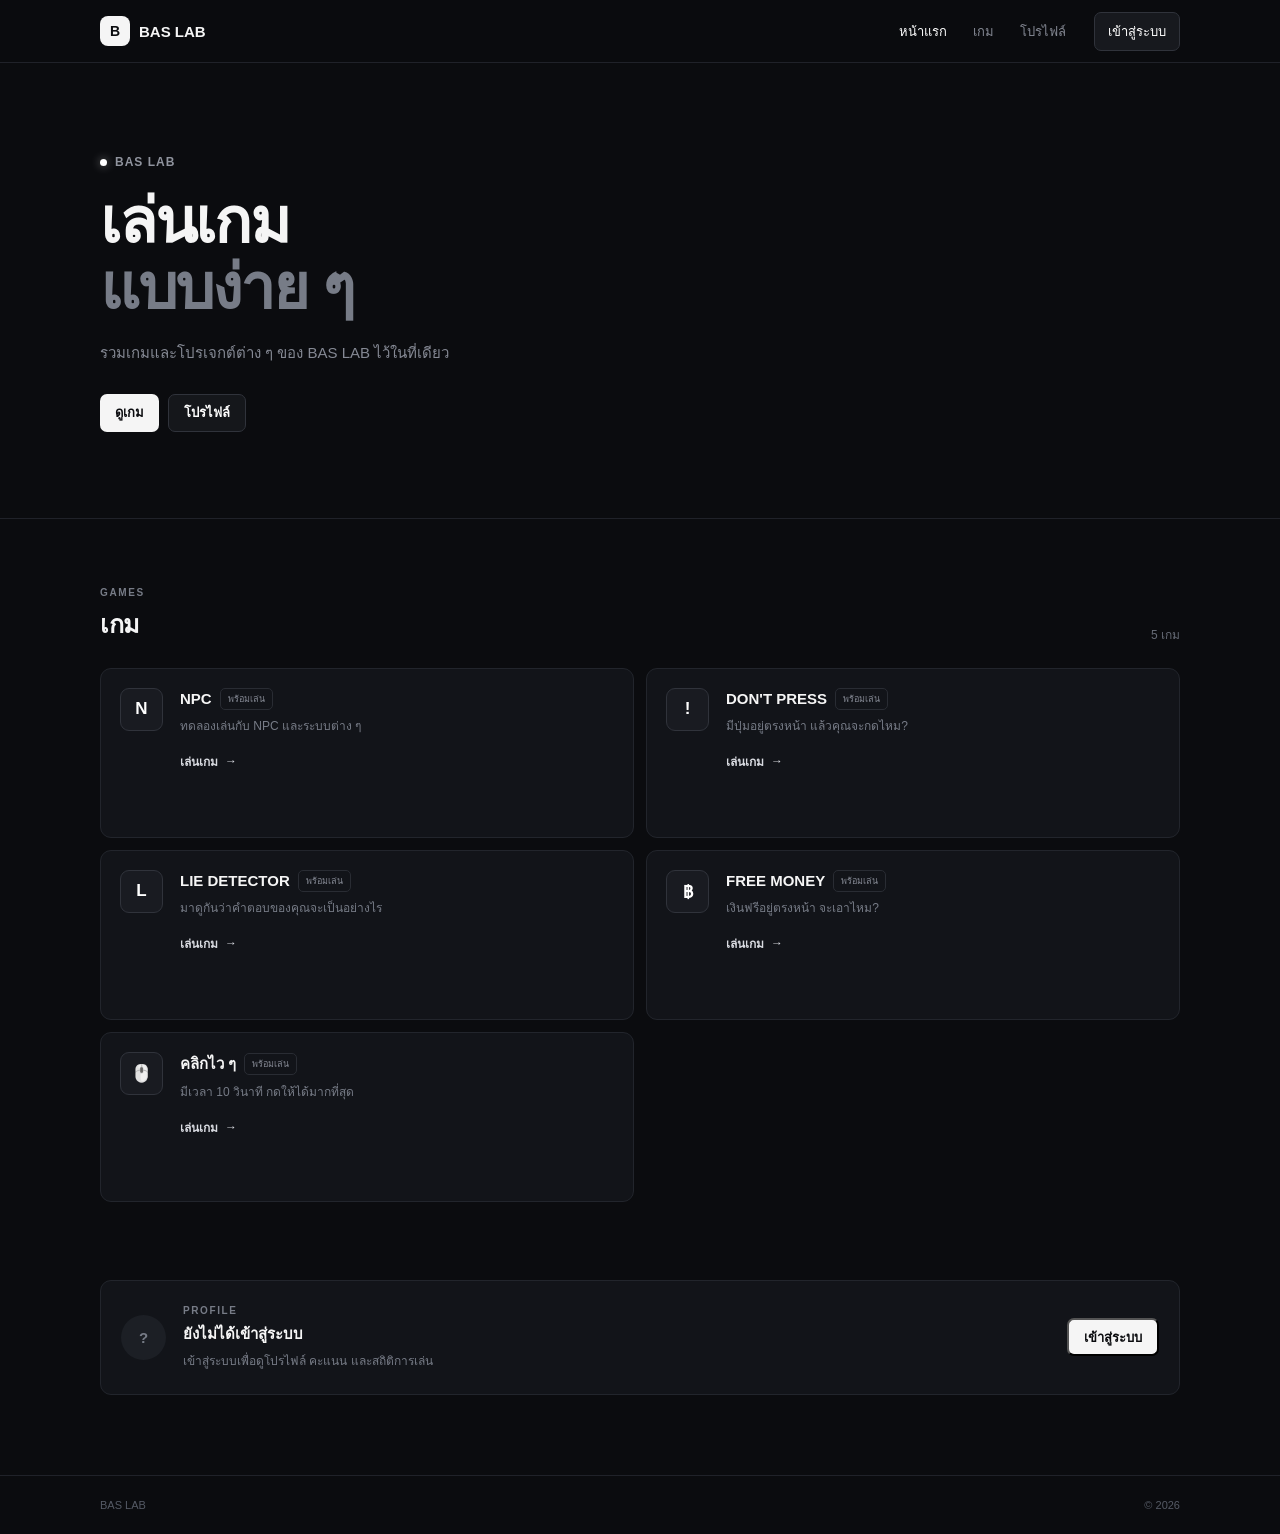
==== commit d84ce8e0: "Add click speed game UI" ====
--- a/web/index.html
+++ b/web/index.html
@@ -1,217 +1,258 @@
-<!DOCTYPE html>
-<html lang="th">
-<head>
-    <meta charset="UTF-8">
-    <meta name="viewport" content="width=device-width, initial-scale=1.0">
-
-    <title>BAS LAB</title>
-
-    <link rel="stylesheet" href="css/style.css">
-</head>
-
-<body>
-
-    <header class="header">
-        <div class="container header-inner">
-
-            <a href="#home" class="brand">
-                <span class="brand-mark">B</span>
-                <span>BAS LAB</span>
-            </a>
-
-            <nav class="nav">
-                <a href="#home" class="active">หน้าแรก</a>
-                <a href="#games">เกม</a>
-                <a href="#profile">โปรไฟล์</a>
-            </nav>
-
-            <button class="login-btn" id="loginBtn">
-                เข้าสู่ระบบ
-            </button>
-
-        </div>
-    </header>
-
-
-    <main>
-
-        <!-- HERO -->
-        <section class="hero" id="home">
-            <div class="container">
-
-                <div class="hero-content">
-
-                    <div class="eyebrow">
-                        <span class="status-dot"></span>
-                        BAS LAB
-                    </div>
-
-                    <h1>
-                        เล่นเกม<br>
-                        <span>แบบง่าย ๆ</span>
-                    </h1>
-
-                    <p>
-                        รวมเกมและโปรเจกต์ต่าง ๆ ของ BAS LAB
-                        ไว้ในที่เดียว
-                    </p>
-
-                    <div class="hero-actions">
-                        <a href="#games" class="btn btn-primary">
-                            ดูเกม
-                        </a>
-
-                        <a href="#profile" class="btn btn-secondary">
-                            โปรไฟล์
-                        </a>
-                    </div>
-
-                </div>
-
-            </div>
-        </section>
-
-
-        <!-- GAMES -->
-        <section class="section" id="games">
-            <div class="container">
-
-                <div class="section-top">
-
-                    <div>
-                        <div class="section-label">GAMES</div>
-                        <h2>เกม</h2>
-                    </div>
-
-                    <span class="game-count">4 เกม</span>
-
-                </div>
-
-
-                <div class="game-grid">
-
-                    <article class="game-card">
-                        <div class="game-icon">N</div>
-
-                        <div class="game-info">
-                            <div class="game-title-row">
-                                <h3>NPC</h3>
-                                <span class="badge">พร้อมเล่น</span>
-                            </div>
-
-                            <p>ทดลองเล่นกับ NPC และระบบต่าง ๆ</p>
-
-                            <button class="play-btn" data-game="npc">
-                                เล่นเกม
-                                <span>→</span>
-                            </button>
-                        </div>
-                    </article>
-
-
-                    <article class="game-card">
-                        <div class="game-icon">!</div>
-
-                        <div class="game-info">
-                            <div class="game-title-row">
-                                <h3>DON'T PRESS</h3>
-                                <span class="badge">พร้อมเล่น</span>
-                            </div>
-
-                            <p>มีปุ่มอยู่ตรงหน้า แล้วคุณจะกดไหม?</p>
-
-                            <button class="play-btn" data-game="dont-press">
-                                เล่นเกม
-                                <span>→</span>
-                            </button>
-                        </div>
-                    </article>
-
-
-                    <article class="game-card">
-                        <div class="game-icon">L</div>
-
-                        <div class="game-info">
-                            <div class="game-title-row">
-                                <h3>LIE DETECTOR</h3>
-                                <span class="badge">พร้อมเล่น</span>
-                            </div>
-
-                            <p>มาดูกันว่าคำตอบของคุณจะเป็นอย่างไร</p>
-
-                            <button class="play-btn" data-game="lie-detector">
-                                เล่นเกม
-                                <span>→</span>
-                            </button>
-                        </div>
-                    </article>
-
-
-                    <article class="game-card">
-                        <div class="game-icon">฿</div>
-
-                        <div class="game-info">
-                            <div class="game-title-row">
-                                <h3>FREE MONEY</h3>
-                                <span class="badge">พร้อมเล่น</span>
-                            </div>
-
-                            <p>เงินฟรีอยู่ตรงหน้า จะเอาไหม?</p>
-
-                            <button class="play-btn" data-game="free-money">
-                                เล่นเกม
-                                <span>→</span>
-                            </button>
-                        </div>
-                    </article>
-
-                </div>
-
-            </div>
-        </section>
-
-
-        <!-- PROFILE -->
-        <section class="section profile-section" id="profile">
-            <div class="container">
-
-                <div class="profile-card">
-
-                    <div class="profile-avatar" id="profileAvatar">
-                         ?
-                    </div>
-
-                    <div class="profile-content">
-                        <div class="section-label">PROFILE</div>
-
-                        <h2 id="profileUsername">ยังไม่ได้เข้าสู่ระบบ</h2>
-
-                        <p id="profileDescription">
-                        เข้าสู่ระบบเพื่อดูโปรไฟล์ คะแนน และสถิติการเล่น
-                        </p>
-                    </div>
-
-                    <button class="btn btn-primary" id="profileLoginBtn">
-                        เข้าสู่ระบบ
-                    </button>
-
-                </div>
-
-            </div>
-        </section>
-
-    </main>
-
-
-    <footer class="footer">
-        <div class="container footer-inner">
-            <span>BAS LAB</span>
-            <span>© 2026</span>
-        </div>
-    </footer>
-
-
-    <script src="js/app.js"></script>
-
-</body>
-</html>+<!DOCTYPE html> 
+<html lang="th"> 
+<head> 
+    <meta charset="UTF-8"> 
+    <meta name="viewport" content="width=device-width, initial-scale=1.0"> 
+
+    <title>BAS LAB</title> 
+
+    <link rel="stylesheet" href="css/style.css"> 
+</head> 
+
+<body> 
+
+    <header class="header"> 
+        <div class="container header-inner"> 
+
+            <a href="#home" class="brand"> 
+                <span class="brand-mark">B</span> 
+                <span>BAS LAB</span> 
+            </a> 
+
+            <nav class="nav"> 
+                <a href="#home" class="active">หน้าแรก</a> 
+                <a href="#games">เกม</a> 
+                <a href="#profile">โปรไฟล์</a> 
+            </nav> 
+
+            <button class="login-btn" id="loginBtn"> 
+                เข้าสู่ระบบ 
+            </button> 
+
+        </div> 
+    </header> 
+
+
+    <main> 
+
+        <!-- HERO --> 
+        <section class="hero" id="home"> 
+            <div class="container"> 
+
+                <div class="hero-content"> 
+
+                    <div class="eyebrow"> 
+                        <span class="status-dot"></span> 
+                        BAS LAB 
+                    </div> 
+
+                    <h1> 
+                        เล่นเกม<br> 
+                        <span>แบบง่าย ๆ</span> 
+                    </h1> 
+
+                    <p> 
+                        รวมเกมและโปรเจกต์ต่าง ๆ ของ BAS LAB 
+                        ไว้ในที่เดียว 
+                    </p> 
+
+                    <div class="hero-actions"> 
+                        <a href="#games" class="btn btn-primary"> 
+                            ดูเกม 
+                        </a> 
+
+                        <a href="#profile" class="btn btn-secondary"> 
+                            โปรไฟล์ 
+                        </a> 
+                    </div> 
+
+                </div> 
+
+            </div> 
+        </section> 
+
+
+        <!-- GAMES --> 
+        <section class="section" id="games"> 
+            <div class="container"> 
+
+                <div class="section-top"> 
+
+                    <div> 
+                        <div class="section-label">GAMES</div> 
+                        <h2>เกม</h2> 
+                    </div> 
+
+                    <span class="game-count">5 เกม</span> 
+
+                </div> 
+
+
+                <div class="game-grid"> 
+
+                    <article class="game-card"> 
+                        <div class="game-icon">N</div> 
+
+                        <div class="game-info"> 
+                            <div class="game-title-row"> 
+                                <h3>NPC</h3> 
+                                <span class="badge">พร้อมเล่น</span> 
+                            </div> 
+
+                            <p>ทดลองเล่นกับ NPC และระบบต่าง ๆ</p> 
+
+                            <button class="play-btn" data-game="npc"> 
+                                เล่นเกม 
+                                <span>→</span> 
+                            </button> 
+                        </div> 
+                    </article> 
+
+
+                    <article class="game-card"> 
+                        <div class="game-icon">!</div> 
+
+                        <div class="game-info"> 
+                            <div class="game-title-row"> 
+                                <h3>DON'T PRESS</h3> 
+                                <span class="badge">พร้อมเล่น</span> 
+                            </div> 
+
+                            <p>มีปุ่มอยู่ตรงหน้า แล้วคุณจะกดไหม?</p> 
+
+                            <button class="play-btn" data-game="dont-press"> 
+                                เล่นเกม 
+                                <span>→</span> 
+                            </button> 
+                        </div> 
+                    </article> 
+
+
+                    <article class="game-card"> 
+                        <div class="game-icon">L</div> 
+
+                        <div class="game-info"> 
+                            <div class="game-title-row"> 
+                                <h3>LIE DETECTOR</h3> 
+                                <span class="badge">พร้อมเล่น</span> 
+                            </div> 
+
+                            <p>มาดูกันว่าคำตอบของคุณจะเป็นอย่างไร</p> 
+
+                            <button class="play-btn" data-game="lie-detector"> 
+                                เล่นเกม 
+                                <span>→</span> 
+                            </button> 
+                        </div> 
+                    </article> 
+
+
+                    <article class="game-card"> 
+                        <div class="game-icon">฿</div> 
+
+                        <div class="game-info"> 
+                            <div class="game-title-row"> 
+                                <h3>FREE MONEY</h3> 
+                                <span class="badge">พร้อมเล่น</span> 
+                            </div> 
+
+                            <p>เงินฟรีอยู่ตรงหน้า จะเอาไหม?</p> 
+
+                            <button class="play-btn" data-game="free-money"> 
+                                เล่นเกม 
+                                <span>→</span> 
+                            </button> 
+                        </div> 
+                    </article> 
+
+
+                    <!-- CLICK SPEED --> 
+                    <article class="game-card"> 
+                        <div class="game-icon">🖱️</div> 
+
+                        <div class="game-info"> 
+                            <div class="game-title-row"> 
+                                <h3>คลิกไว ๆ</h3> 
+                                <span class="badge">พร้อมเล่น</span> 
+                            </div> 
+
+                            <p>มีเวลา 10 วินาที กดให้ได้มากที่สุด</p> 
+
+                            <button class="play-btn" data-game="click"> 
+                                เล่นเกม 
+                                <span>→</span> 
+                            </button> 
+                        </div> 
+                    </article> 
+
+                </div> 
+
+            </div> 
+        </section> 
+
+
+        <!-- PROFILE --> 
+        <section class="section profile-section" id="profile"> 
+            <div class="container"> 
+
+                <div class="profile-card"> 
+
+                    <div class="profile-avatar" id="profileAvatar"> 
+                         ? 
+                    </div> 
+
+                    <div class="profile-content"> 
+                        <div class="section-label">PROFILE</div> 
+
+                        <h2 id="profileUsername">ยังไม่ได้เข้าสู่ระบบ</h2> 
+
+                        <p id="profileDescription"> 
+                        เข้าสู่ระบบเพื่อดูโปรไฟล์ คะแนน และสถิติการเล่น 
+                        </p> 
+                    </div> 
+
+                    <button class="btn btn-primary" id="profileLoginBtn"> 
+                        เข้าสู่ระบบ 
+                    </button> 
+
+                </div> 
+
+            </div> 
+        </section> 
+
+    </main> 
+
+
+    <footer class="footer"> 
+        <div class="container footer-inner"> 
+            <span>BAS LAB</span> 
+            <span>© 2026</span> 
+        </div> 
+    </footer> 
+
+
+
+    <!-- PROFILE MODAL --> 
+    <div class="profile-modal" id="profileModal" aria-hidden="true"> 
+        <div class="profile-backdrop" id="profileBackdrop"></div> 
+
+        <div class="profile-modal-card" role="dialog" aria-modal="true" aria-labelledby="modalProfileUsername"> 
+            <div class="profile-modal-header"> 
+                <div> 
+                    <div class="profile-modal-label">USER PROFILE</div> 
+                    <h2 id="modalProfileUsername">-</h2> 
+                </div> 
+
+                <button type="button" class="profile-close" id="profileCloseBtn" aria-label="ปิด">×</button> 
+            </div> 
+
+            <div id="profileLoading" class="profile-loading">กำลังโหลดข้อมูล...</div> 
+            <div id="profileError" class="profile-error">ไม่พบข้อมูลผู้ใช้นี้</div> 
+            <div id="profileFields" class="profile-fields"></div> 
+        </div> 
+    </div> 
+
+    <script src="js/app.js"></script> 
+
+</body> 
+</html> 
--- a/web/css/style.css
+++ b/web/css/style.css
@@ -659,4 +659,154 @@
 
     font-size: 12px;
     text-align: center;
-}+}
+
+/* =========================
+   PROFILE MODAL
+========================= */
+.profile-modal {
+    position: fixed;
+    inset: 0;
+    z-index: 9999;
+    display: none;
+    align-items: center;
+    justify-content: center;
+    padding: 20px;
+}
+
+.profile-modal.show {
+    display: flex;
+}
+
+.profile-backdrop {
+    position: absolute;
+    inset: 0;
+    background: rgba(0, 0, 0, 0.72);
+    backdrop-filter: blur(8px);
+}
+
+.profile-modal-card {
+    position: relative;
+    width: min(560px, 100%);
+    max-height: 85vh;
+    overflow-y: auto;
+    padding: 22px;
+    border: 1px solid #292c33;
+    border-radius: 14px;
+    background: #121419;
+    box-shadow: 0 25px 80px rgba(0, 0, 0, 0.55);
+    animation: profileModalIn 0.18s ease;
+}
+
+@keyframes profileModalIn {
+    from { opacity: 0; transform: translateY(12px) scale(0.98); }
+    to { opacity: 1; transform: translateY(0) scale(1); }
+}
+
+.profile-modal-header {
+    display: flex;
+    align-items: flex-start;
+    justify-content: space-between;
+    gap: 20px;
+    padding-bottom: 18px;
+    margin-bottom: 18px;
+    border-bottom: 1px solid #22252c;
+}
+
+.profile-modal-label {
+    margin-bottom: 5px;
+    color: #777c87;
+    font-size: 10px;
+    font-weight: 700;
+    letter-spacing: 1.5px;
+}
+
+.profile-modal-header h2 {
+    margin: 0;
+    color: #fff;
+    font-size: 22px;
+    word-break: break-word;
+}
+
+.profile-close {
+    width: 34px;
+    height: 34px;
+    flex: 0 0 34px;
+    display: grid;
+    place-items: center;
+    border: 1px solid #30333b;
+    border-radius: 7px;
+    background: #17191e;
+    color: #fff;
+    font-size: 23px;
+    line-height: 1;
+    cursor: pointer;
+    transition: 0.2s;
+}
+
+.profile-close:hover {
+    background: #20232a;
+    border-color: #454954;
+}
+
+.profile-loading {
+    padding: 40px 10px;
+    color: #777c87;
+    font-size: 13px;
+    text-align: center;
+}
+
+.profile-error {
+    display: none;
+    padding: 30px 10px;
+    color: #777c87;
+    font-size: 13px;
+    text-align: center;
+}
+
+.profile-fields {
+    display: flex;
+    flex-direction: column;
+    gap: 9px;
+}
+
+.profile-field {
+    display: flex;
+    align-items: center;
+    justify-content: space-between;
+    gap: 20px;
+    padding: 13px 15px;
+    border: 1px solid #22252c;
+    border-radius: 9px;
+    background: #0f1115;
+}
+
+.profile-field-name {
+    color: #777c87;
+    font-size: 12px;
+    word-break: break-word;
+}
+
+.profile-field-value {
+    color: #eee;
+    font-size: 13px;
+    font-weight: 600;
+    text-align: right;
+    word-break: break-word;
+}
+
+.user-profile-clickable {
+    cursor: pointer;
+    transition: color 0.2s;
+}
+
+.user-profile-clickable:hover {
+    color: #fff;
+}
+
+@media (max-width: 600px) {
+    .profile-modal { padding: 12px; }
+    .profile-modal-card { max-height: 90vh; padding: 17px; }
+    .profile-field { align-items: flex-start; flex-direction: column; gap: 5px; }
+    .profile-field-value { text-align: left; }
+}
